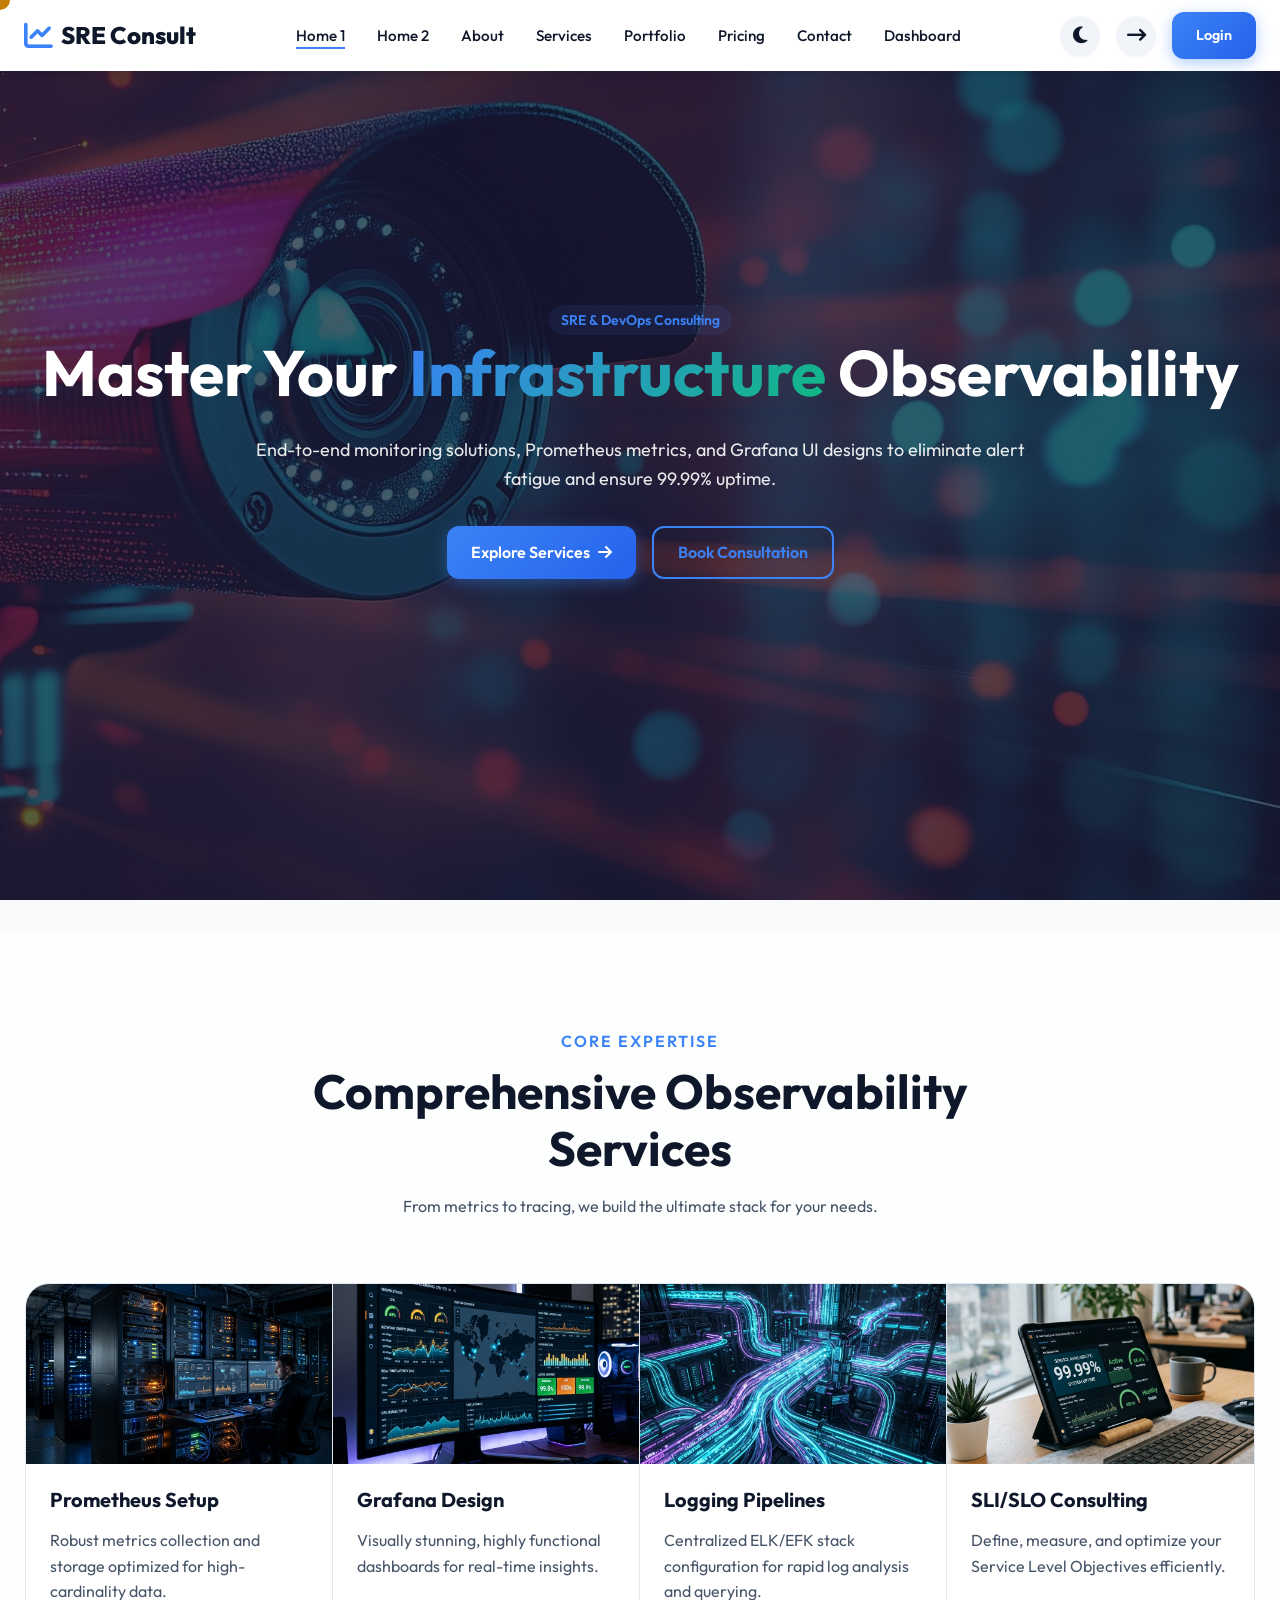
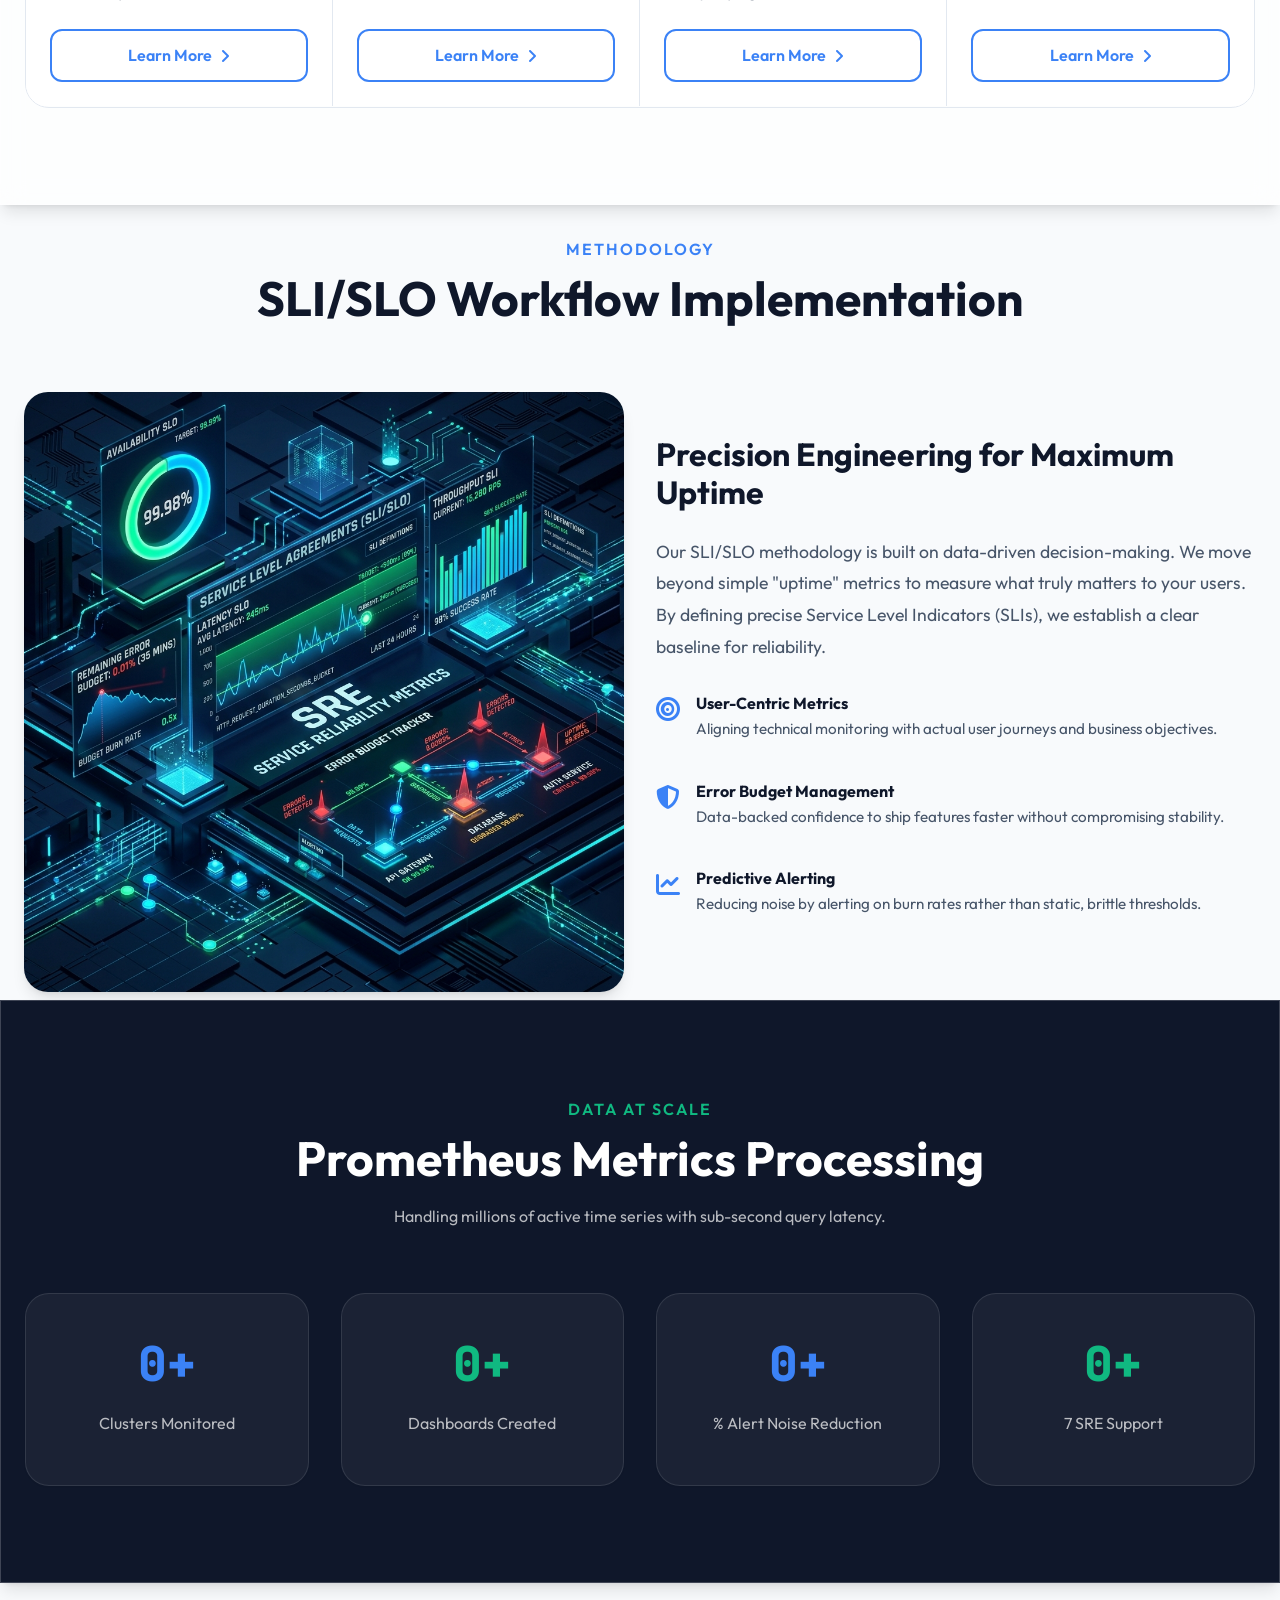
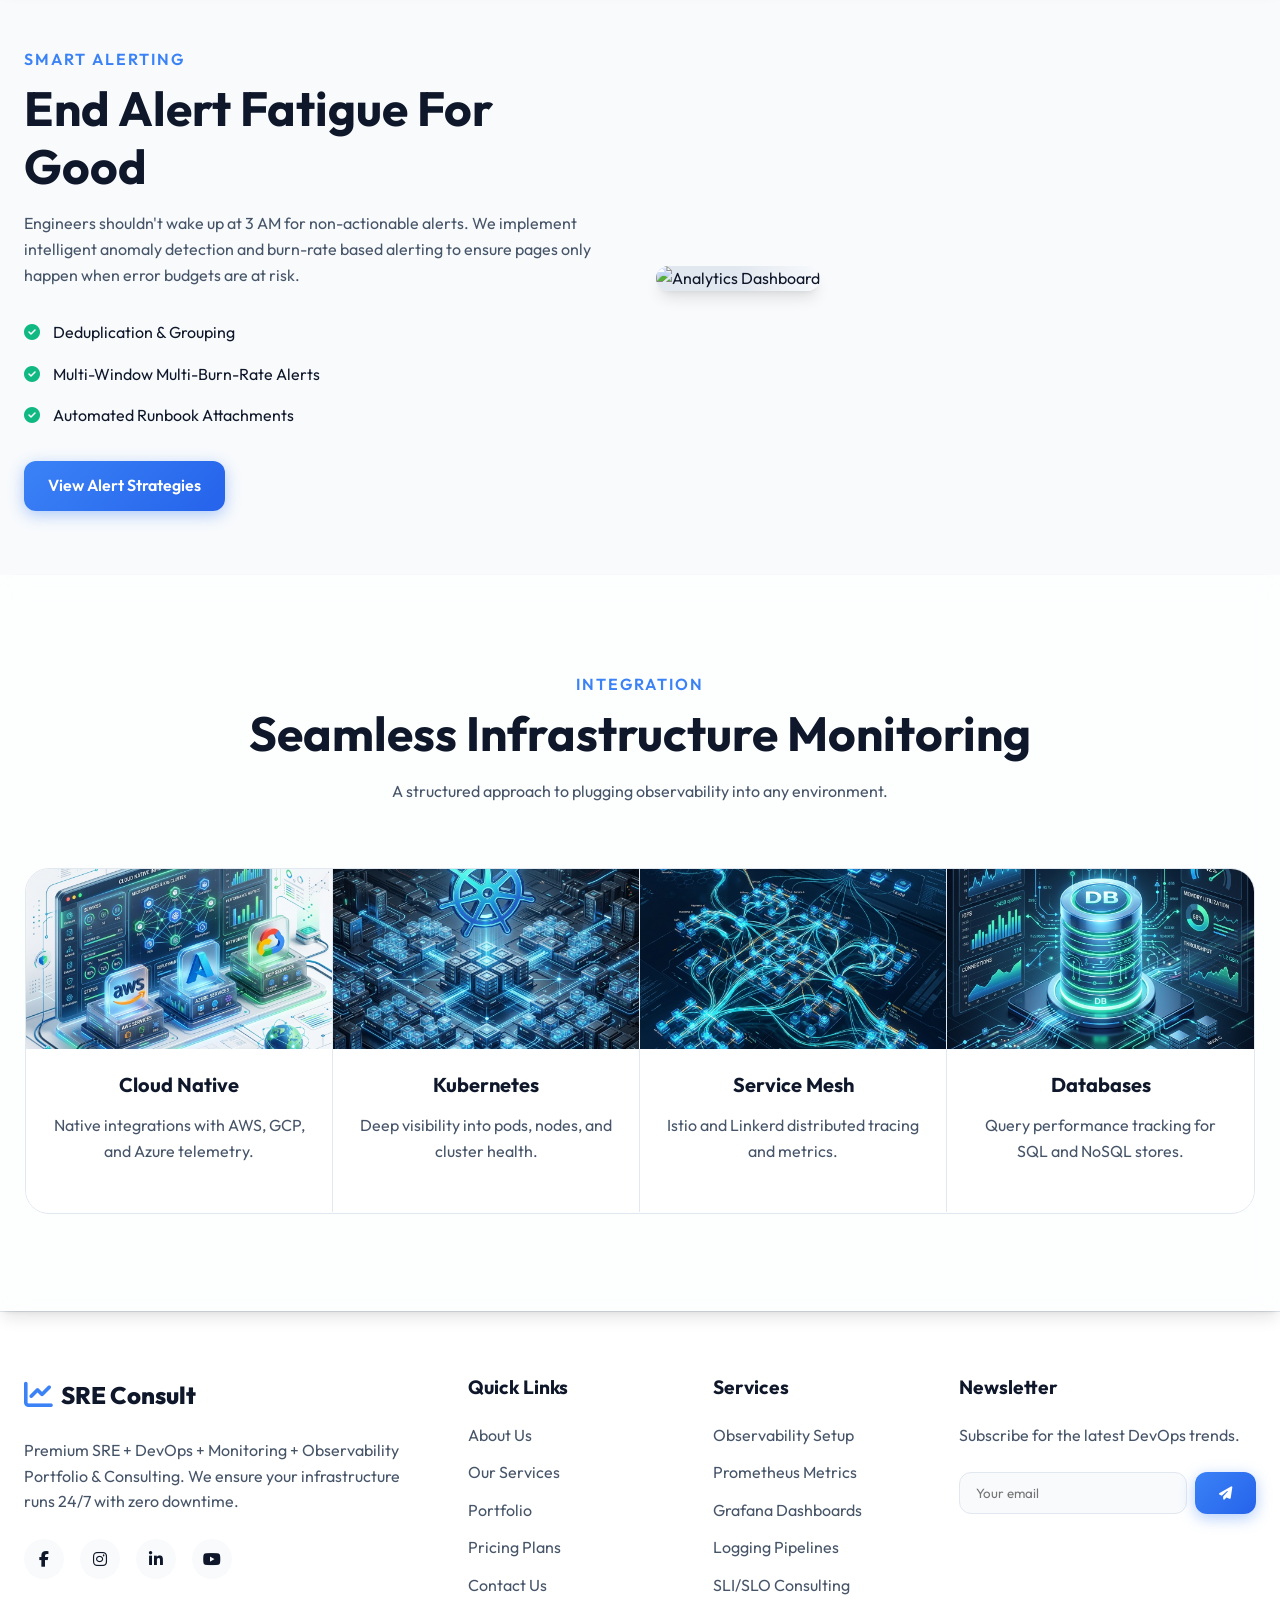
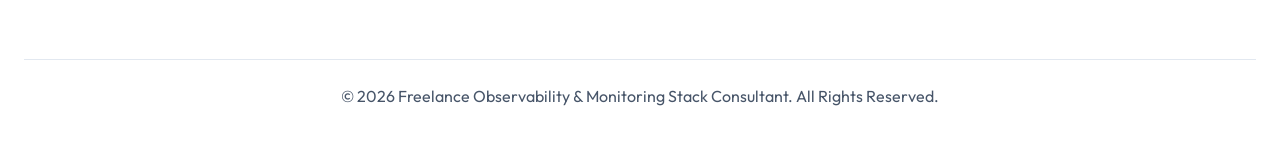
==== index.html @ edde8c72 "Initial commit: Freelance Observability & Monitoring Stack Consultant website" ====
<!DOCTYPE html>
<html lang="en" dir="ltr" data-theme="light">

<head>
  <meta charset="UTF-8">
  <meta name="viewport" content="width=device-width, initial-scale=1.0">
  <title>Home - Freelance Observability & Monitoring Stack Consultant</title>
  <meta name="description"
    content="Premium SRE, DevOps, and Monitoring Consulting. Optimize your infrastructure with cutting-edge observability solutions.">

  <!-- Fonts -->
  <link rel="stylesheet" href="https://cdnjs.cloudflare.com/ajax/libs/font-awesome/6.4.0/css/all.min.css">

  <!-- CSS -->
  <link rel="stylesheet" href="assets/css/style.css">
  <link rel="stylesheet" href="assets/css/dark-mode.css">
  <link rel="stylesheet" href="assets/css/rtl.css">
</head>

<body>

  <div class="scroll-progress" id="scrollProgress"></div>

  <!-- Navbar -->
  <nav class="navbar">
    <div class="container nav-container">
      <a href="index.html" class="brand">
        <i class="fas fa-chart-line"></i> SRE Consult
      </a>
      <ul class="nav-links" id="navLinks">
        <li><a href="index.html" class="active">Home 1</a></li>
        <li><a href="home-2.html">Home 2</a></li>
        <li><a href="about.html">About</a></li>
        <li><a href="services.html">Services</a></li>
        <li><a href="portfolio.html">Portfolio</a></li>
        <li><a href="pricing.html">Pricing</a></li>
        <li><a href="contact.html">Contact</a></li>
        <li><a href="dashboard.html">Dashboard</a></li>
      </ul>
      <div class="nav-actions">
        <button class="btn-icon" id="themeToggle" aria-label="Toggle Theme"><i class="fas fa-moon"></i></button>
        <button class="btn-icon" id="rtlToggle" aria-label="Toggle RTL"><i
            class="fas fa-arrow-right-arrow-left"></i></button>
        <a href="login.html" class="btn btn-primary nav-cta">Login</a>
        <button class="hamburger" id="hamburger" aria-label="Menu"><i class="fas fa-bars"></i></button>
      </div>
    </div>
  </nav>

  <!-- Hero Section -->
  <section class="hero reveal">
    <div class="hero-bg-particles"></div>
    <div class="container hero-content">
      <div class="hero-text">
        <span class="badge">SRE & DevOps Consulting</span>
        <h1>Master Your <span class="text-gradient">Infrastructure</span> Observability</h1>
        <p>End-to-end monitoring solutions, Prometheus metrics, and Grafana UI designs to eliminate alert fatigue and
          ensure 99.99% uptime.</p>
        <div class="hero-btns">
          <a href="services.html" class="btn btn-primary">Explore Services <i class="fas fa-arrow-right"></i></a>
          <a href="contact.html" class="btn btn-outline">Book Consultation</a>
        </div>
      </div>
    </div>
  </section>

  <!-- Services Grid (4 cards) -->
  <section class="reveal glass" style="margin: 2rem 0; border-radius: 0;">
    <div class="container">
      <div class="section-header">
        <span class="section-subtitle">Core Expertise</span>
        <h2>Comprehensive Observability Services</h2>
        <p>From metrics to tracing, we build the ultimate stack for your needs.</p>
      </div>
      <div class="grid-4 grid-flush">
        <!-- Card 1 -->
        <div class="card tilt-card service-card">
          <div class="card-image">
            <img src="assets/images/service-prometheus.png" alt="Prometheus Setup">
          </div>
          <div class="card-content">
            <h3 class="card-title">Prometheus Setup</h3>
            <p class="card-desc">Robust metrics collection and storage optimized for high-cardinality data.</p>
            <div class="card-action">
              <a href="services-details.html" class="btn btn-outline">Learn More <i class="fas fa-angle-right"></i></a>
            </div>
          </div>
        </div>
        <!-- Card 2 -->
        <div class="card tilt-card service-card">
          <div class="card-image">
            <img src="assets/images/service-grafana.png" alt="Grafana Design">
          </div>
          <div class="card-content">
            <h3 class="card-title">Grafana Design</h3>
            <p class="card-desc">Visually stunning, highly functional dashboards for real-time insights.</p>
            <div class="card-action">
              <a href="services-details.html" class="btn btn-outline">Learn More <i class="fas fa-angle-right"></i></a>
            </div>
          </div>
        </div>
        <!-- Card 3 -->
        <div class="card tilt-card service-card">
          <div class="card-image">
            <img src="assets/images/service-logging.png" alt="Logging Pipelines">
          </div>
          <div class="card-content">
            <h3 class="card-title">Logging Pipelines</h3>
            <p class="card-desc">Centralized ELK/EFK stack configuration for rapid log analysis and querying.</p>
            <div class="card-action">
              <a href="services-details.html" class="btn btn-outline">Learn More <i class="fas fa-angle-right"></i></a>
            </div>
          </div>
        </div>
        <!-- Card 4 -->
        <div class="card tilt-card service-card">
          <div class="card-image">
            <img src="assets/images/service-slo.png" alt="SLI/SLO Consulting">
          </div>
          <div class="card-content">
            <h3 class="card-title">SLI/SLO Consulting</h3>
            <p class="card-desc">Define, measure, and optimize your Service Level Objectives efficiently.</p>
            <div class="card-action">
              <a href="services-details.html" class="btn btn-outline">Learn More <i class="fas fa-angle-right"></i></a>
            </div>
          </div>
        </div>
      </div>
    </div>
  </section>

  <!-- SLI/SLO Workflow Timeline -->
  <section class="reveal container">
    <div class="section-header">
      <span class="section-subtitle">Methodology</span>
      <h2>SLI/SLO Workflow Implementation</h2>
    </div>
    <div class="grid-2" style="align-items: center;">
      <div class="hero-image">
        <img src="assets/images/workflow-slo.png" alt="SLI/SLO Data Visualization" class="skeleton"
          style="width: 100%; border-radius: var(--radius-lg); box-shadow: var(--shadow-lg);">
      </div>
      <div>
        <h3 style="margin-bottom: 1.5rem;">Precision Engineering for Maximum Uptime</h3>
        <p style="margin-bottom: 2rem; font-size: 1.1rem; line-height: 1.8; color: var(--text-light);">
          Our SLI/SLO methodology is built on data-driven decision-making. We move beyond simple "uptime" metrics to
          measure what truly matters to your users. By defining precise Service Level Indicators (SLIs), we establish a
          clear baseline for reliability.
        </p>
        <div class="workflow-highlights">
          <div style="margin-bottom: 1.5rem; display: flex; gap: 1rem; align-items: flex-start;">
            <i class="fas fa-bullseye"
              style="color: var(--secondary-color); font-size: 1.5rem; margin-top: 0.2rem;"></i>
            <div>
              <h4 style="margin-bottom: 0.25rem;">User-Centric Metrics</h4>
              <p style="font-size: 0.95rem; color: var(--text-light);">Aligning technical monitoring with actual user
                journeys and business objectives.</p>
            </div>
          </div>
          <div style="margin-bottom: 1.5rem; display: flex; gap: 1rem; align-items: flex-start;">
            <i class="fas fa-shield-alt"
              style="color: var(--secondary-color); font-size: 1.5rem; margin-top: 0.2rem;"></i>
            <div>
              <h4 style="margin-bottom: 0.25rem;">Error Budget Management</h4>
              <p style="font-size: 0.95rem; color: var(--text-light);">Data-backed confidence to ship features faster
                without compromising stability.</p>
            </div>
          </div>
          <div style="margin-bottom: 1.5rem; display: flex; gap: 1rem; align-items: flex-start;">
            <i class="fas fa-chart-line"
              style="color: var(--secondary-color); font-size: 1.5rem; margin-top: 0.2rem;"></i>
            <div>
              <h4 style="margin-bottom: 0.25rem;">Predictive Alerting</h4>
              <p style="font-size: 0.95rem; color: var(--text-light);">Reducing noise by alerting on burn rates rather
                than static, brittle thresholds.</p>
            </div>
          </div>
        </div>
      </div>
    </div>
  </section>

  <!-- Prometheus Metrics Showcase -->
  <section class="reveal glass" style="background: var(--primary-color); color: #fff;">
    <div class="container text-center">
      <div class="section-header" style="color: #fff;">
        <span class="section-subtitle" style="color: var(--accent-color);">Data At Scale</span>
        <h2 style="color: #fff;">Prometheus Metrics Processing</h2>
        <p style="color: rgba(255,255,255,0.7);">Handling millions of active time series with sub-second query latency.
        </p>
      </div>
      <div class="grid-4" style="margin-top: 3rem;">
        <div class="counter-box" style="background: rgba(255,255,255,0.05); border-color: rgba(255,255,255,0.1);">
          <div class="counter-num" data-target="500">0+</div>
          <p style="color: rgba(255,255,255,0.7);">Clusters Monitored</p>
        </div>
        <div class="counter-box" style="background: rgba(255,255,255,0.05); border-color: rgba(255,255,255,0.1);">
          <div class="counter-num" data-target="10000" style="color: var(--accent-color);">0+</div>
          <p style="color: rgba(255,255,255,0.7);">Dashboards Created</p>
        </div>
        <div class="counter-box" style="background: rgba(255,255,255,0.05); border-color: rgba(255,255,255,0.1);">
          <div class="counter-num" data-target="99">0+</div>
          <p style="color: rgba(255,255,255,0.7);">% Alert Noise Reduction</p>
        </div>
        <div class="counter-box" style="background: rgba(255,255,255,0.05); border-color: rgba(255,255,255,0.1);">
          <div class="counter-num" data-target="24" style="color: var(--accent-color);">0+</div>
          <p style="color: rgba(255,255,255,0.7);">7 SRE Support</p>
        </div>
      </div>
    </div>
  </section>

  <!-- Alert Fatigue Reduction Stats -->
  <section class="reveal container" style="margin: 4rem auto;">
    <div class="grid-2" style="align-items: center;">
      <div>
        <span class="section-subtitle">Smart Alerting</span>
        <h2>End Alert Fatigue For Good</h2>
        <p>Engineers shouldn't wake up at 3 AM for non-actionable alerts. We implement intelligent anomaly detection and
          burn-rate based alerting to ensure pages only happen when error budgets are at risk.</p>
        <ul style="list-style: none; margin-top: 2rem;">
          <li style="margin-bottom: 1rem;"><i class="fas fa-check-circle"
              style="color: var(--accent-color); margin-right: 10px;"></i> Deduplication & Grouping</li>
          <li style="margin-bottom: 1rem;"><i class="fas fa-check-circle"
              style="color: var(--accent-color); margin-right: 10px;"></i> Multi-Window Multi-Burn-Rate Alerts</li>
          <li style="margin-bottom: 1rem;"><i class="fas fa-check-circle"
              style="color: var(--accent-color); margin-right: 10px;"></i> Automated Runbook Attachments</li>
        </ul>
        <a href="services.html" class="btn btn-primary" style="margin-top: 1rem;">View Alert Strategies</a>
      </div>
      <div class="hero-image">
        <img src="https://images.unsplash.com/photo-1504868584819-f8e8b4b6d7e3?auto=format&fit=crop&q=80&w=800"
          alt="Analytics Dashboard" class="skeleton"
          style="width: 100%; border-radius: var(--radius-lg); box-shadow: var(--shadow-lg);">
      </div>
    </div>
  </section>

  <!-- Infrastructure Monitoring Process -->
  <section class="reveal glass" style="margin-bottom: 0;">
    <div class="container">
      <div class="section-header">
        <span class="section-subtitle">Integration</span>
        <h2>Seamless Infrastructure Monitoring</h2>
        <p>A structured approach to plugging observability into any environment.</p>
      </div>
      <div class="grid-4 grid-flush">
        <!-- Cloud Native -->
        <div class="card tilt-card service-card">
          <div class="card-image">
            <img src="assets/images/integ-cloud.png" alt="Cloud Native">
          </div>
          <div class="card-content" style="text-align: center;">
            <h3 class="card-title">Cloud Native</h3>
            <p class="card-desc">Native integrations with AWS, GCP, and Azure telemetry.</p>
          </div>
        </div>
        <!-- Kubernetes -->
        <div class="card tilt-card service-card">
          <div class="card-image">
            <img src="assets/images/integ-k8s.png" alt="Kubernetes">
          </div>
          <div class="card-content" style="text-align: center;">
            <h3 class="card-title">Kubernetes</h3>
            <p class="card-desc">Deep visibility into pods, nodes, and cluster health.</p>
          </div>
        </div>
        <!-- Service Mesh -->
        <div class="card tilt-card service-card">
          <div class="card-image">
            <img src="assets/images/integ-mesh.png" alt="Service Mesh">
          </div>
          <div class="card-content" style="text-align: center;">
            <h3 class="card-title">Service Mesh</h3>
            <p class="card-desc">Istio and Linkerd distributed tracing and metrics.</p>
          </div>
        </div>
        <!-- Databases -->
        <div class="card tilt-card service-card">
          <div class="card-image">
            <img src="assets/images/integ-db.png" alt="Databases">
          </div>
          <div class="card-content" style="text-align: center;">
            <h3 class="card-title">Databases</h3>
            <p class="card-desc">Query performance tracking for SQL and NoSQL stores.</p>
          </div>
        </div>
      </div>
    </div>
  </section>

  <!-- Footer -->
  <footer>
    <div class="container">
      <div class="footer-grid">
        <div class="footer-col">
          <a href="index.html" class="brand" style="margin-bottom: 1.5rem; display: inline-flex;">
            <i class="fas fa-chart-line"></i> SRE Consult
          </a>
          <p>Premium SRE + DevOps + Monitoring + Observability Portfolio & Consulting. We ensure your infrastructure
            runs 24/7 with zero downtime.</p>
          <div class="social-links">
            <a href="#"><i class="fab fa-facebook-f"></i></a>
            <a href="#"><i class="fab fa-instagram"></i></a>
            <a href="#"><i class="fab fa-linkedin-in"></i></a>
            <a href="#"><i class="fab fa-youtube"></i></a>
          </div>
        </div>
        <div class="footer-col">
          <h4>Quick Links</h4>
          <ul class="footer-links">
            <li><a href="about.html">About Us</a></li>
            <li><a href="services.html">Our Services</a></li>
            <li><a href="portfolio.html">Portfolio</a></li>
            <li><a href="pricing.html">Pricing Plans</a></li>
            <li><a href="contact.html">Contact Us</a></li>
          </ul>
        </div>
        <div class="footer-col">
          <h4>Services</h4>
          <ul class="footer-links">
            <li><a href="services-details.html">Observability Setup</a></li>
            <li><a href="services-details.html">Prometheus Metrics</a></li>
            <li><a href="services-details.html">Grafana Dashboards</a></li>
            <li><a href="services-details.html">Logging Pipelines</a></li>
            <li><a href="services-details.html">SLI/SLO Consulting</a></li>
          </ul>
        </div>
        <div class="footer-col">
          <h4>Newsletter</h4>
          <p>Subscribe for the latest DevOps trends.</p>
          <form class="newsletter-form" style="display: flex; gap: 0.5rem;" onsubmit="event.preventDefault()">
            <input type="email" placeholder="Your email" class="form-control" style="flex: 1;" required>
            <button type="submit" class="btn btn-primary"><i class="fas fa-paper-plane"></i></button>
          </form>
        </div>
      </div>
      <div class="footer-bottom">
        <p>&copy; 2026 Freelance Observability & Monitoring Stack Consultant. All Rights Reserved.</p>
      </div>
    </div>
  </footer>
  <a href="#" class="back-to-top" id="backToTop"><i class="fas fa-arrow-up"></i></a>

  <!-- JS -->
  <script src="assets/js/main.js"></script>
</body>

</html>
---- assets/css/style.css ----
@import url('https://fonts.googleapis.com/css2?family=Outfit:wght@300;400;500;600;700;800&family=JetBrains+Mono:wght@400;700&display=swap');

:root {
  --primary-color: #0f172a;
  --secondary-color: #3b82f6;
  --accent-color: #10b981;
  --bg-color: #f8fafc;
  --text-color: #0f172a;
  --text-light: #475569;
  --card-bg: #ffffff;
  --border-color: #e2e8f0;
  --font-main: 'Outfit', sans-serif;
  --font-mono: 'JetBrains Mono', monospace;
  --shadow-sm: 0 1px 2px 0 rgb(0 0 0 / 0.05);
  --shadow-md: 0 4px 6px -1px rgb(0 0 0 / 0.1), 0 2px 4px -2px rgb(0 0 0 / 0.1);
  --shadow-lg: 0 10px 15px -3px rgb(0 0 0 / 0.1), 0 4px 6px -4px rgb(0 0 0 / 0.1);
  --shadow-glow: 0 0 20px rgba(59, 130, 246, 0.5);
  --glass-bg: rgba(255, 255, 255, 0.7);
  --glass-border: rgba(255, 255, 255, 0.2);
  --transition: all 0.3s cubic-bezier(0.4, 0, 0.2, 1);
  --radius-md: 12px;
  --radius-lg: 24px;
}

* {
  margin: 0;
  padding: 0;
  box-sizing: border-box;
}

html {
  scroll-behavior: smooth;
  font-size: 16px;
}

body {
  font-family: var(--font-main);
  background-color: var(--bg-color);
  color: var(--text-color);
  line-height: 1.6;
  overflow-x: hidden;
  position: relative;
}

/* Custom Cursor */
.custom-cursor {
  position: fixed;
  top: 0;
  left: 0;
  width: 20px;
  height: 20px;
  border-radius: 50%;
  background-color: var(--secondary-color);
  pointer-events: none;
  z-index: 9999;
  transform: translate(-50%, -50%);
  transition: width 0.2s, height 0.2s, background-color 0.2s;
  mix-blend-mode: difference;
}

.custom-cursor.hover {
  width: 50px;
  height: 50px;
  background-color: var(--accent-color);
  opacity: 0.5;
}

/* Typography */
h1, h2, h3, h4, h5, h6 {
  font-weight: 700;
  line-height: 1.2;
  margin-bottom: 1rem;
}

h1 { font-size: clamp(2.5rem, 5vw, 4rem); }
h2 { font-size: clamp(2rem, 4vw, 3rem); }
h3 { font-size: clamp(1.5rem, 3vw, 2rem); }
p { margin-bottom: 1rem; color: var(--text-light); }

.text-gradient {
  background: linear-gradient(135deg, var(--secondary-color), var(--accent-color));
  -webkit-background-clip: text;
  -webkit-text-fill-color: transparent;
  background-clip: text;
  display: inline-block;
}

/* Layout & Containers */
.container {
  width: 100%;
  max-width: 1280px;
  margin: 0 auto;
  padding: 0 1.5rem;
}

section {
  padding: 6rem 0;
  position: relative;
}

/* Glassmorphism */
.glass {
  background: var(--glass-bg);
  backdrop-filter: blur(12px);
  -webkit-backdrop-filter: blur(12px);
  border: 1px solid var(--glass-border);
  box-shadow: var(--shadow-lg);
}

/* Navbar */
.navbar {
  position: fixed;
  top: 0;
  left: 0;
  width: 100%;
  z-index: 1000;
  transition: var(--transition);
  padding: 0.75rem 0;
  background: #ffffff;
  box-shadow: 0 2px 10px rgba(0, 0, 0, 0.1);
}

.navbar.scrolled {
  background: #ffffff;
  padding: 0.5rem 0;
  border-bottom: 1px solid #eeeeee;
}

.nav-container {
  display: flex;
  justify-content: space-between;
  align-items: center;
}

.brand {
  font-size: 1.5rem;
  font-weight: 800;
  color: #0f172a;
  text-decoration: none;
  display: flex;
  align-items: center;
  gap: 0.5rem;
}

.brand i {
  color: var(--secondary-color);
  font-size: 1.8rem;
}

.nav-links {
  display: flex;
  gap: 2rem;
  list-style: none;
  align-items: center;
}

.nav-links a {
  text-decoration: none;
  color: #0f172a;
  font-weight: 500;
  font-size: 0.95rem;
  transition: var(--transition);
  position: relative;
}

.nav-links a::after {
  content: '';
  position: absolute;
  bottom: -4px;
  left: 0;
  width: 0;
  height: 2px;
  background: var(--secondary-color);
  transition: var(--transition);
}

.nav-links a:hover::after, .nav-links a.active::after {
  width: 100%;
}

.nav-links a:hover {
  color: var(--secondary-color);
}

.hamburger {
  display: none;
  cursor: pointer;
  background: none;
  border: none;
  font-size: 1.5rem;
  color: #0f172a;
}

.nav-actions {
  display: flex;
  align-items: center;
  gap: 1rem;
}

.nav-cta {
  padding: 0.5rem 1.25rem;
  font-size: 0.9rem;
  border-radius: 999px;
  background: linear-gradient(135deg, var(--secondary-color), #2563eb);
  color: #fff !important;
  box-shadow: 0 4px 12px rgba(59, 130, 246, 0.3);
}

.nav-cta:hover {
  transform: translateY(-2px);
  box-shadow: 0 6px 15px rgba(59, 130, 246, 0.5);
  background: linear-gradient(135deg, #2563eb, var(--secondary-color));
}

.btn-icon {
  color: var(--text-color);
  background: var(--card-bg);
  border: none;
  font-size: 1.2rem;
  transition: var(--transition);
  display: flex;
  align-items: center;
  justify-content: center;
  width: 40px;
  height: 40px;
  border-radius: 50%;
  box-shadow: var(--shadow-sm);
}

.navbar .btn-icon {
  color: #0f172a;
  background: #f1f5f9;
}

.btn-icon:hover {
  color: var(--secondary-color);
  transform: translateY(-2px);
  box-shadow: var(--shadow-md);
}

/* Buttons */
.btn {
  display: inline-flex;
  align-items: center;
  justify-content: center;
  padding: 0.75rem 1.5rem;
  border-radius: var(--radius-md);
  font-weight: 600;
  text-decoration: none;
  transition: var(--transition);
  cursor: pointer;
  border: none;
  gap: 0.5rem;
}

.btn-primary {
  background: linear-gradient(135deg, var(--secondary-color), #2563eb);
  color: #ffffff;
  box-shadow: 0 4px 15px rgba(59, 130, 246, 0.4);
}

.btn-primary:hover {
  transform: translateY(-2px);
  box-shadow: 0 6px 20px rgba(59, 130, 246, 0.6);
}

.btn-outline {
  background: transparent;
  border: 2px solid var(--secondary-color);
  color: var(--secondary-color);
}

.btn-outline:hover {
  background: var(--secondary-color);
  color: #fff;
}

/* Hero Section */
.hero {
  min-height: 100vh;
  display: flex;
  align-items: center;
  padding-top: 80px;
  overflow: hidden;
  position: relative;
  background-image: linear-gradient(rgba(15, 23, 42, 0.7), rgba(15, 23, 42, 0.7)), url('../images/home1-hero.png');
  background-size: cover;
  background-position: center;
  background-repeat: no-repeat;
  color: #ffffff;
}

.hero-text h1 {
  color: #ffffff;
}

.hero-text p {
  color: rgba(255, 255, 255, 0.9);
}

[data-theme="dark"] .hero {
  background-image: linear-gradient(rgba(2, 6, 23, 0.8), rgba(2, 6, 23, 0.8)), url('../images/home1-hero.png');
}

.hero-bg-particles {
  position: absolute;
  top: 0;
  left: 0;
  width: 100%;
  height: 100%;
  z-index: -1;
  opacity: 0.5;
}

.hero-content {
  display: flex;
  align-items: center;
  justify-content: center;
  width: 100%;
  text-align: center;
}

.hero-text h1 {
  margin-bottom: 1.5rem;
}

.hero-text p {
  font-size: 1.125rem;
  margin-bottom: 2rem;
  max-width: 800px;
  margin-left: auto;
  margin-right: auto;
}

.hero-btns {
  display: flex;
  gap: 1rem;
  justify-content: center;
}

.hero-image {
  position: relative;
  perspective: 1000px;
}

.hero-img-inner {
  transform-style: preserve-3d;
  animation: float 6s ease-in-out infinite;
}

.hero-img-inner img {
  width: 100%;
  border-radius: var(--radius-lg);
  box-shadow: var(--shadow-glow);
  object-fit: cover;
}

@keyframes float {
  0% { transform: translateY(0px) rotateX(0deg) rotateY(0deg); }
  50% { transform: translateY(-20px) rotateX(5deg) rotateY(-5deg); }
  100% { transform: translateY(0px) rotateX(0deg) rotateY(0deg); }
}

/* Cards & Grids */
.grid-4 {
  display: grid;
  grid-template-columns: repeat(4, 1fr);
  gap: 2rem;
}

.grid-flush {
  gap: 0 !important;
  border-radius: var(--radius-lg);
  overflow: hidden;
  border: 1px solid var(--border-color);
}

.grid-flush .card {
  border-radius: 0;
  border: none;
  border-right: 1px solid var(--border-color);
}

.grid-flush .card:last-child {
  border-right: none;
}

@media (max-width: 1024px) {
  .grid-flush { grid-template-columns: repeat(2, 1fr); }
  .grid-flush .card:nth-child(2n) { border-right: none; }
  .grid-flush .card:nth-child(1), .grid-flush .card:nth-child(2) { border-bottom: 1px solid var(--border-color); }
}

@media (max-width: 768px) {
  .grid-flush { grid-template-columns: 1fr; }
  .grid-flush .card { border-right: none; border-bottom: 1px solid var(--border-color); }
  .grid-flush .card:last-child { border-bottom: none; }
}

.grid-2 {
  display: grid;
  grid-template-columns: repeat(2, 1fr);
  gap: 2rem;
}

.card {
  background: var(--card-bg);
  border-radius: var(--radius-lg);
  padding: 2rem;
  border: 1px solid var(--border-color);
  transition: var(--transition);
  position: relative;
  overflow: hidden;
  display: flex;
  flex-direction: column;
  height: 100%;
}

/* 3D Tilt Effect applied via JS */
.tilt-card {
  transform-style: preserve-3d;
  transform: perspective(1000px);
}

.card-icon {
  width: 60px;
  height: 60px;
  border-radius: var(--radius-md);
  background: rgba(59, 130, 246, 0.1);
  color: var(--secondary-color);
  display: flex;
  align-items: center;
  justify-content: center;
  font-size: 2rem;
  margin-bottom: 1.5rem;
  transition: var(--transition);
  transform: translateZ(30px);
}

.service-card {
  padding: 0 !important;
}

.card-image {
  height: 180px;
  width: 100%;
  overflow: hidden;
}

.card-image img {
  width: 100%;
  height: 100%;
  object-fit: cover;
  transition: transform 0.5s ease;
}

.card:hover .card-image img {
  transform: scale(1.1);
}

.card-content {
  padding: 1.5rem;
  flex: 1;
  display: flex;
  flex-direction: column;
}

.card:hover {
  transform: translateY(-10px);
  box-shadow: var(--shadow-lg);
  border-color: var(--secondary-color);
}

.card:hover .card-icon {
  background: var(--secondary-color);
  color: #fff;
}

.card-title {
  font-size: 1.25rem;
  margin-bottom: 1rem;
  transform: translateZ(20px);
}

.card-desc {
  color: var(--text-light);
  margin-bottom: 1.5rem;
  flex-grow: 1;
  transform: translateZ(10px);
}

.card-action {
  margin-top: auto;
}

.card-action .btn {
  width: 100%;
}

.card-img-top {
  width: 100%;
  height: 200px;
  object-fit: cover;
  border-radius: var(--radius-md);
  margin-bottom: 1.5rem;
}

/* Section Titles */
.section-header {
  text-align: center;
  margin-bottom: 4rem;
  max-width: 800px;
  margin-left: auto;
  margin-right: auto;
}

.section-subtitle {
  color: var(--secondary-color);
  font-weight: 600;
  letter-spacing: 2px;
  text-transform: uppercase;
  margin-bottom: 0.5rem;
  display: block;
}

/* Badges */
.badge {
  display: inline-block;
  padding: 0.25rem 0.75rem;
  border-radius: 999px;
  font-size: 0.875rem;
  font-weight: 600;
  background: rgba(59, 130, 246, 0.1);
  color: var(--secondary-color);
}

/* Footer */
footer {
  background: var(--card-bg);
  border-top: 1px solid var(--border-color);
  padding: 4rem 0 0 0;
}

.footer-grid {
  display: grid;
  grid-template-columns: 2fr 1fr 1fr 1.5fr;
  gap: 3rem;
  margin-bottom: 3rem;
}

.footer-col h4 {
  margin-bottom: 1.5rem;
  font-size: 1.2rem;
}

.footer-col p {
  color: var(--text-light);
  margin-bottom: 1.5rem;
}

.footer-links {
  list-style: none;
}

.footer-links li {
  margin-bottom: 0.75rem;
}

.footer-links a {
  color: var(--text-light);
  text-decoration: none;
  transition: var(--transition);
}

.footer-links a:hover {
  color: var(--secondary-color);
  padding-left: 5px;
}

.social-links {
  display: flex;
  gap: 1rem;
  flex-wrap: wrap;
}

.social-links a {
  display: flex;
  align-items: center;
  justify-content: center;
  width: 40px;
  height: 40px;
  border-radius: 50%;
  background: var(--bg-color);
  color: var(--text-color);
  text-decoration: none;
  transition: var(--transition);
}

.social-links a:hover {
  background: var(--secondary-color);
  color: #fff;
  transform: translateY(-3px);
}

.footer-bottom {
  text-align: center;
  padding: 1.5rem 0;
  border-top: 1px solid var(--border-color);
  color: var(--text-light);
}

/* Back to Top */
.back-to-top {
  position: fixed;
  bottom: 30px;
  right: 30px;
  width: 50px;
  height: 50px;
  border-radius: 50%;
  background: var(--secondary-color);
  color: #fff;
  display: flex;
  align-items: center;
  justify-content: center;
  font-size: 1.5rem;
  text-decoration: none;
  opacity: 0;
  visibility: hidden;
  transition: var(--transition);
  z-index: 999;
  box-shadow: var(--shadow-md);
}

.back-to-top.active {
  opacity: 1;
  visibility: visible;
}

.back-to-top:hover {
  transform: translateY(-5px);
  box-shadow: var(--shadow-lg);
  background: var(--accent-color);
}

/* Animations */
.reveal {
  opacity: 0;
  transform: translateY(30px);
  transition: all 0.8s ease-out;
}

.reveal.active {
  opacity: 1;
  transform: translateY(0);
}

/* Scroll Progress */
.scroll-progress {
  position: fixed;
  top: 0;
  left: 0;
  height: 3px;
  background: linear-gradient(to right, var(--secondary-color), var(--accent-color));
  z-index: 1001;
  width: 0%;
  transition: width 0.1s;
}

/* Responsive */
@media (max-width: 1024px) {
  .grid-4 { grid-template-columns: repeat(2, 1fr); }
  .hero-content { grid-template-columns: 1fr; text-align: center; }
  .hero-text { order: 2; }
  .hero-image { order: 1; margin-bottom: 3rem; }
  .hero-btns { justify-content: center; }
  .footer-grid { grid-template-columns: repeat(2, 1fr); }
}

@media (max-width: 768px) {
  .nav-links {
    position: fixed;
    top: 70px;
    left: -100%;
    width: 100%;
    height: calc(100vh - 70px);
    background: var(--card-bg);
    flex-direction: column;
    padding: 2rem;
    transition: var(--transition);
    align-items: flex-start;
  }
  .nav-links.active { left: 0; }
  .hamburger { display: block; }
  .grid-4, .grid-2 { grid-template-columns: 1fr; }
  .footer-grid { grid-template-columns: 1fr; }
  h1 { font-size: 2.5rem; }
}

/* Skeleton Loading */
.skeleton {
  background: linear-gradient(90deg, var(--border-color) 25%, var(--bg-color) 50%, var(--border-color) 75%);
  background-size: 200% 100%;
  animation: loading 1.5s infinite;
  border-radius: var(--radius-md);
}

@keyframes loading {
  0% { background-position: 200% 0; }
  100% { background-position: -200% 0; }
}

/* Home 2 specific */
.hero-fullscreen {
  height: 100vh;
  display: flex;
  align-items: center;
  justify-content: center;
  text-align: center;
  position: relative;
  background: radial-gradient(circle at center, var(--card-bg) 0%, var(--bg-color) 100%);
}

.orbit-container {
  position: absolute;
  width: 100%;
  height: 100%;
  overflow: hidden;
  z-index: 0;
}

.hero-fullscreen .hero-content {
  z-index: 1;
  max-width: 800px;
  grid-template-columns: 1fr;
}

/* Portfolio Filters */
.portfolio-filters {
  display: flex;
  justify-content: center;
  gap: 1rem;
  flex-wrap: wrap;
  margin-bottom: 3rem;
}

.filter-btn {
  padding: 0.5rem 1.5rem;
  border-radius: 999px;
  border: 1px solid var(--border-color);
  background: var(--card-bg);
  color: var(--text-color);
  cursor: pointer;
  transition: var(--transition);
  font-weight: 500;
}

.filter-btn.active, .filter-btn:hover {
  background: var(--secondary-color);
  color: #fff;
  border-color: var(--secondary-color);
}

/* Stats Counter */
.counter-box {
  text-align: center;
  padding: 2rem;
  border-radius: var(--radius-lg);
  background: var(--card-bg);
  box-shadow: var(--shadow-sm);
  border: 1px solid var(--border-color);
}

.counter-num {
  font-size: 3rem;
  font-weight: 800;
  color: var(--secondary-color);
  margin-bottom: 0.5rem;
  font-family: var(--font-mono);
}

/* FAQ Accordion */
.accordion-item {
  border: 1px solid var(--border-color);
  border-radius: var(--radius-md);
  margin-bottom: 1rem;
  background: var(--card-bg);
  overflow: hidden;
}

.accordion-header {
  padding: 1.5rem;
  cursor: pointer;
  display: flex;
  justify-content: space-between;
  align-items: center;
  font-weight: 600;
  font-size: 1.1rem;
}

.accordion-content {
  padding: 0 1.5rem;
  max-height: 0;
  overflow: hidden;
  transition: max-height 0.3s ease-out;
}

.accordion-item.active .accordion-content {
  padding: 0 1.5rem 1.5rem;
}

.accordion-item.active .accordion-icon {
  transform: rotate(180deg);
}

/* Auth Pages (Login/Register) */
.auth-page {
  min-height: 100vh;
  display: flex;
  align-items: center;
  justify-content: center;
  background: var(--bg-color);
  position: relative;
  overflow: hidden;
}

.auth-card {
  width: 100%;
  max-width: 450px;
  padding: 3rem;
  border-radius: var(--radius-lg);
  z-index: 1;
}

.form-group {
  margin-bottom: 1.5rem;
}

.form-label {
  display: block;
  margin-bottom: 0.5rem;
  font-weight: 500;
}

.form-control {
  width: 100%;
  padding: 0.75rem 1rem;
  border: 1px solid var(--border-color);
  border-radius: var(--radius-md);
  background: var(--bg-color);
  color: var(--text-color);
  font-family: var(--font-main);
  transition: var(--transition);
}

.form-control:focus {
  outline: none;
  border-color: var(--secondary-color);
  box-shadow: 0 0 0 3px rgba(59, 130, 246, 0.1);
}

/* Pricing */
.pricing-card {
  text-align: center;
  position: relative;
}

.pricing-card.popular {
  border-color: var(--secondary-color);
  transform: scale(1.05);
  z-index: 1;
}

.pricing-card.popular:hover {
  transform: scale(1.05) translateY(-10px);
}

.popular-badge {
  position: absolute;
  top: 0;
  left: 50%;
  transform: translate(-50%, -50%);
  background: var(--secondary-color);
  color: #fff;
  padding: 0.25rem 1rem;
  border-radius: 999px;
  font-size: 0.875rem;
  font-weight: 600;
}

.price {
  font-size: 3rem;
  font-weight: 800;
  margin: 1.5rem 0;
}

.price span {
  font-size: 1rem;
  color: var(--text-light);
  font-weight: 400;
}

.pricing-features {
  list-style: none;
  margin-bottom: 2rem;
  text-align: left;
}

.pricing-features li {
  margin-bottom: 1rem;
  display: flex;
  align-items: center;
  gap: 0.5rem;
}

.pricing-features i {
  color: var(--accent-color);
}
---- assets/css/dark-mode.css ----
/* Dark Mode Variables Override */
[data-theme="dark"] {
  --primary-color: #f8fafc;
  --secondary-color: #3b82f6; /* Keep secondary color vibrant */
  --accent-color: #10b981;
  --bg-color: #0f172a;
  --text-color: #f8fafc;
  --text-light: #94a3b8;
  --card-bg: #1e293b;
  --border-color: #334155;
  --shadow-sm: 0 1px 2px 0 rgb(0 0 0 / 0.5);
  --shadow-md: 0 4px 6px -1px rgb(0 0 0 / 0.5), 0 2px 4px -2px rgb(0 0 0 / 0.5);
  --shadow-lg: 0 10px 15px -3px rgb(0 0 0 / 0.5), 0 4px 6px -4px rgb(0 0 0 / 0.5);
  --glass-bg: rgba(15, 23, 42, 0.7);
  --glass-border: rgba(255, 255, 255, 0.1);
}

[data-theme="dark"] .glass {
  background: var(--glass-bg);
  border: 1px solid var(--glass-border);
}

[data-theme="dark"] .navbar {
  background: var(--bg-color);
  box-shadow: 0 2px 10px rgba(0, 0, 0, 0.3);
}

[data-theme="dark"] .navbar.scrolled {
  background: rgba(30, 41, 59, 0.9);
}

[data-theme="dark"] .navbar .brand,
[data-theme="dark"] .navbar .nav-links a,
[data-theme="dark"] .navbar .btn-icon,
[data-theme="dark"] .navbar .hamburger {
  color: #f8fafc;
}

[data-theme="dark"] .navbar .btn-icon {
  background: rgba(255, 255, 255, 0.1);
}

[data-theme="dark"] .btn-outline {
  color: #fff;
  border-color: var(--secondary-color);
}

[data-theme="dark"] .btn-outline:hover {
  background: var(--secondary-color);
}

[data-theme="dark"] .form-control {
  background: var(--card-bg);
  border-color: var(--border-color);
  color: var(--text-color);
}

[data-theme="dark"] .form-control:focus {
  border-color: var(--secondary-color);
}

[data-theme="dark"] .card-icon {
  background: rgba(59, 130, 246, 0.2);
}

[data-theme="dark"] .accordion-item {
  background: var(--card-bg);
  border-color: var(--border-color);
}
---- assets/css/rtl.css ----
/* RTL Direction Rules */
[dir="rtl"] {
  text-align: right;
}

[dir="rtl"] .nav-links a::after {
  right: 0;
  left: auto;
}

[dir="rtl"] .hero-text, 
[dir="rtl"] .section-header, 
[dir="rtl"] .footer-col,
[dir="rtl"] .pricing-features,
[dir="rtl"] .accordion-header {
  text-align: right;
}

[dir="rtl"] .section-header {
  text-align: center; /* keep center for main headings */
}

[dir="rtl"] .btn {
  flex-direction: row-reverse;
}

[dir="rtl"] .pricing-features li {
  flex-direction: row-reverse;
  justify-content: flex-end;
}

[dir="rtl"] .pricing-features i {
  margin-left: 0.5rem;
  margin-right: 0;
}

[dir="rtl"] .footer-links a:hover {
  padding-right: 5px;
  padding-left: 0;
}

[dir="rtl"] .back-to-top {
  left: 30px;
  right: auto;
}

[dir="rtl"] .form-group {
  text-align: right;
}

[dir="rtl"] .brand {
  flex-direction: row-reverse;
}

@media (max-width: 768px) {
  [dir="rtl"] .nav-links {
    right: -100%;
    left: auto;
    align-items: flex-end;
  }
  [dir="rtl"] .nav-links.active {
    right: 0;
    left: auto;
  }
}
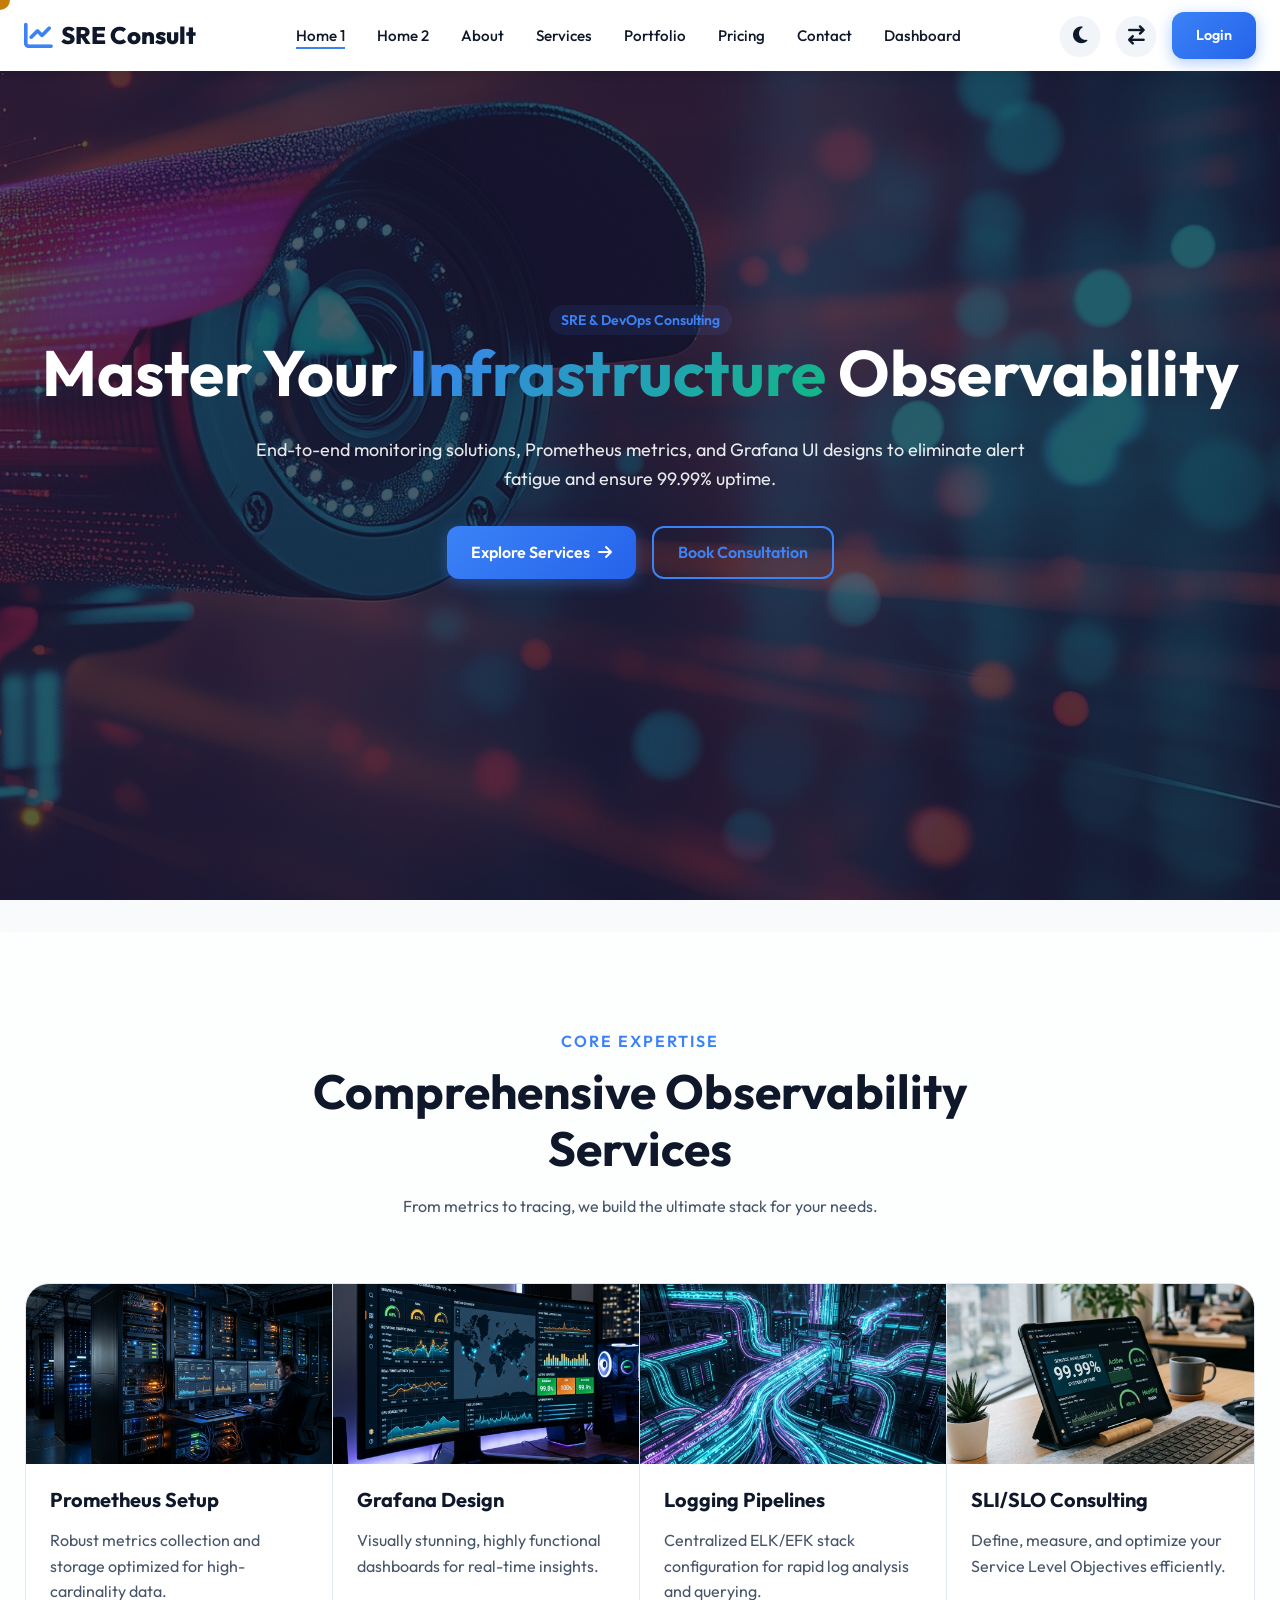
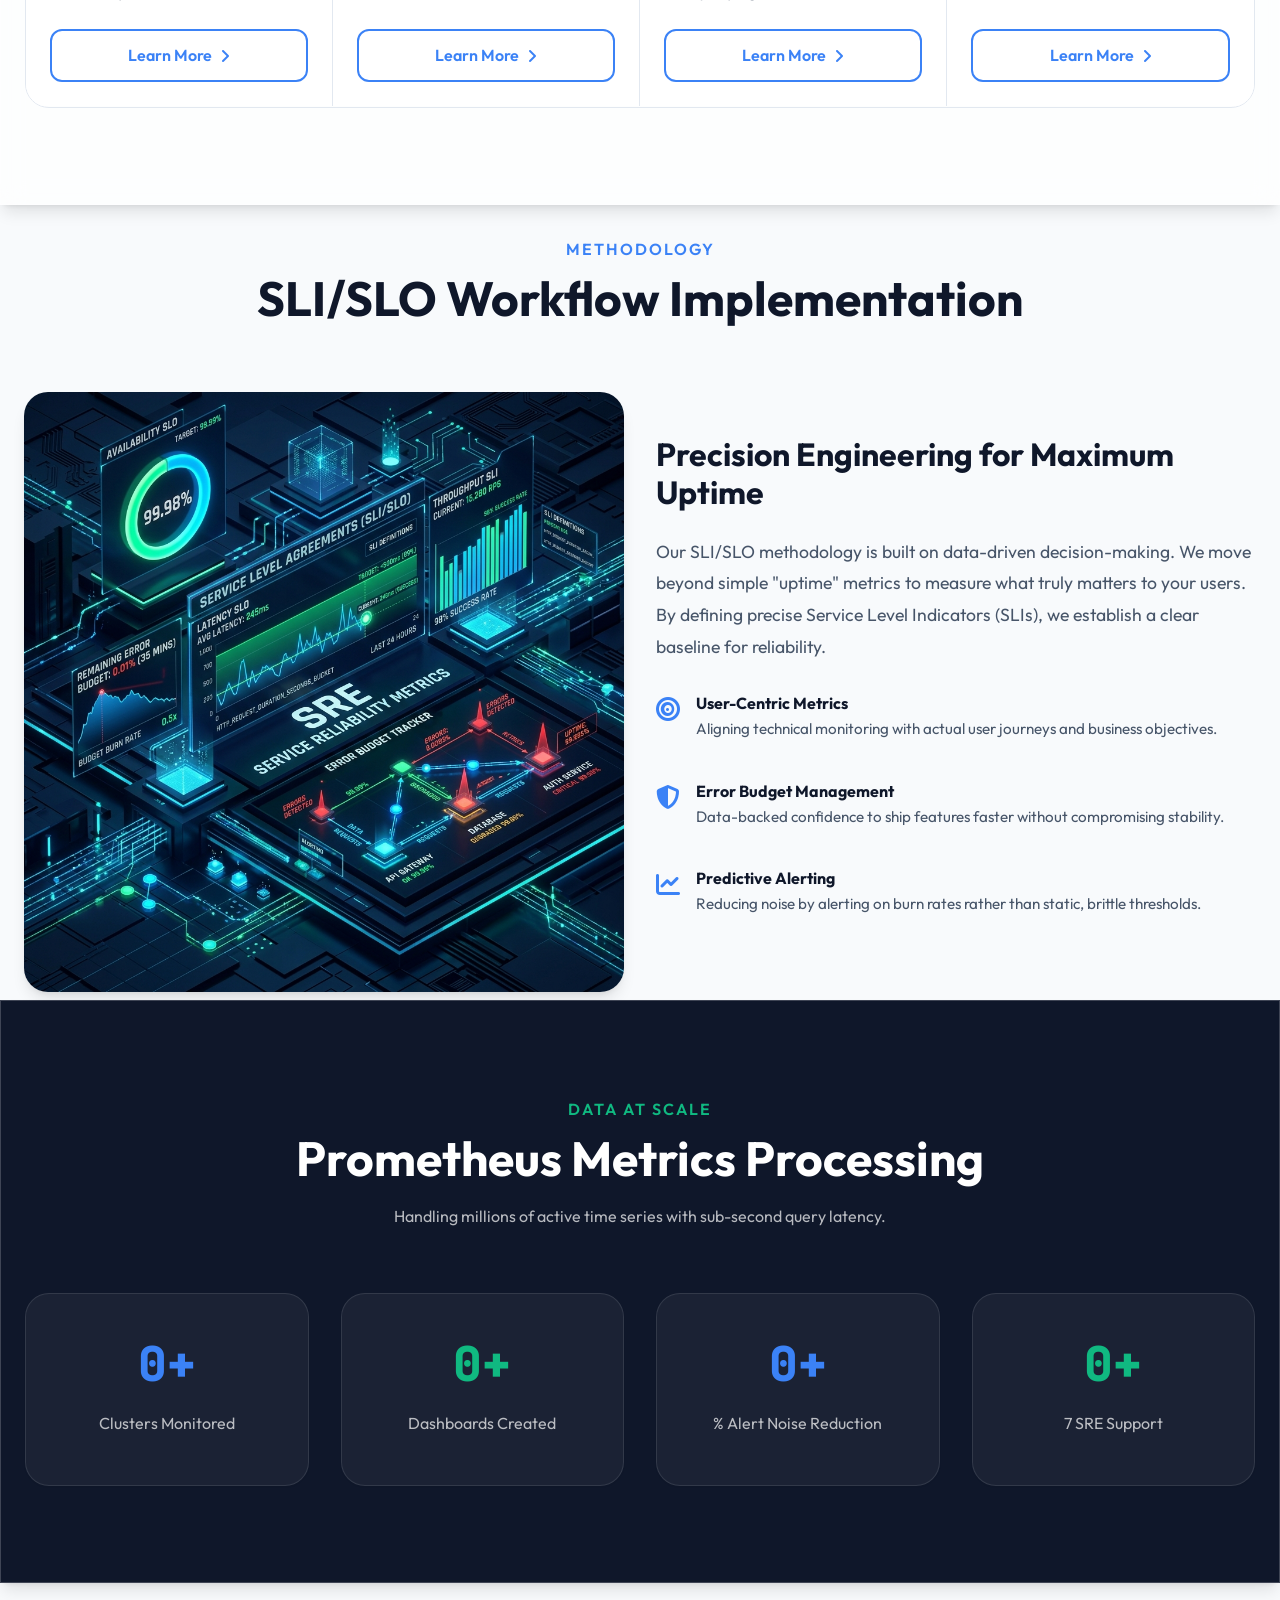
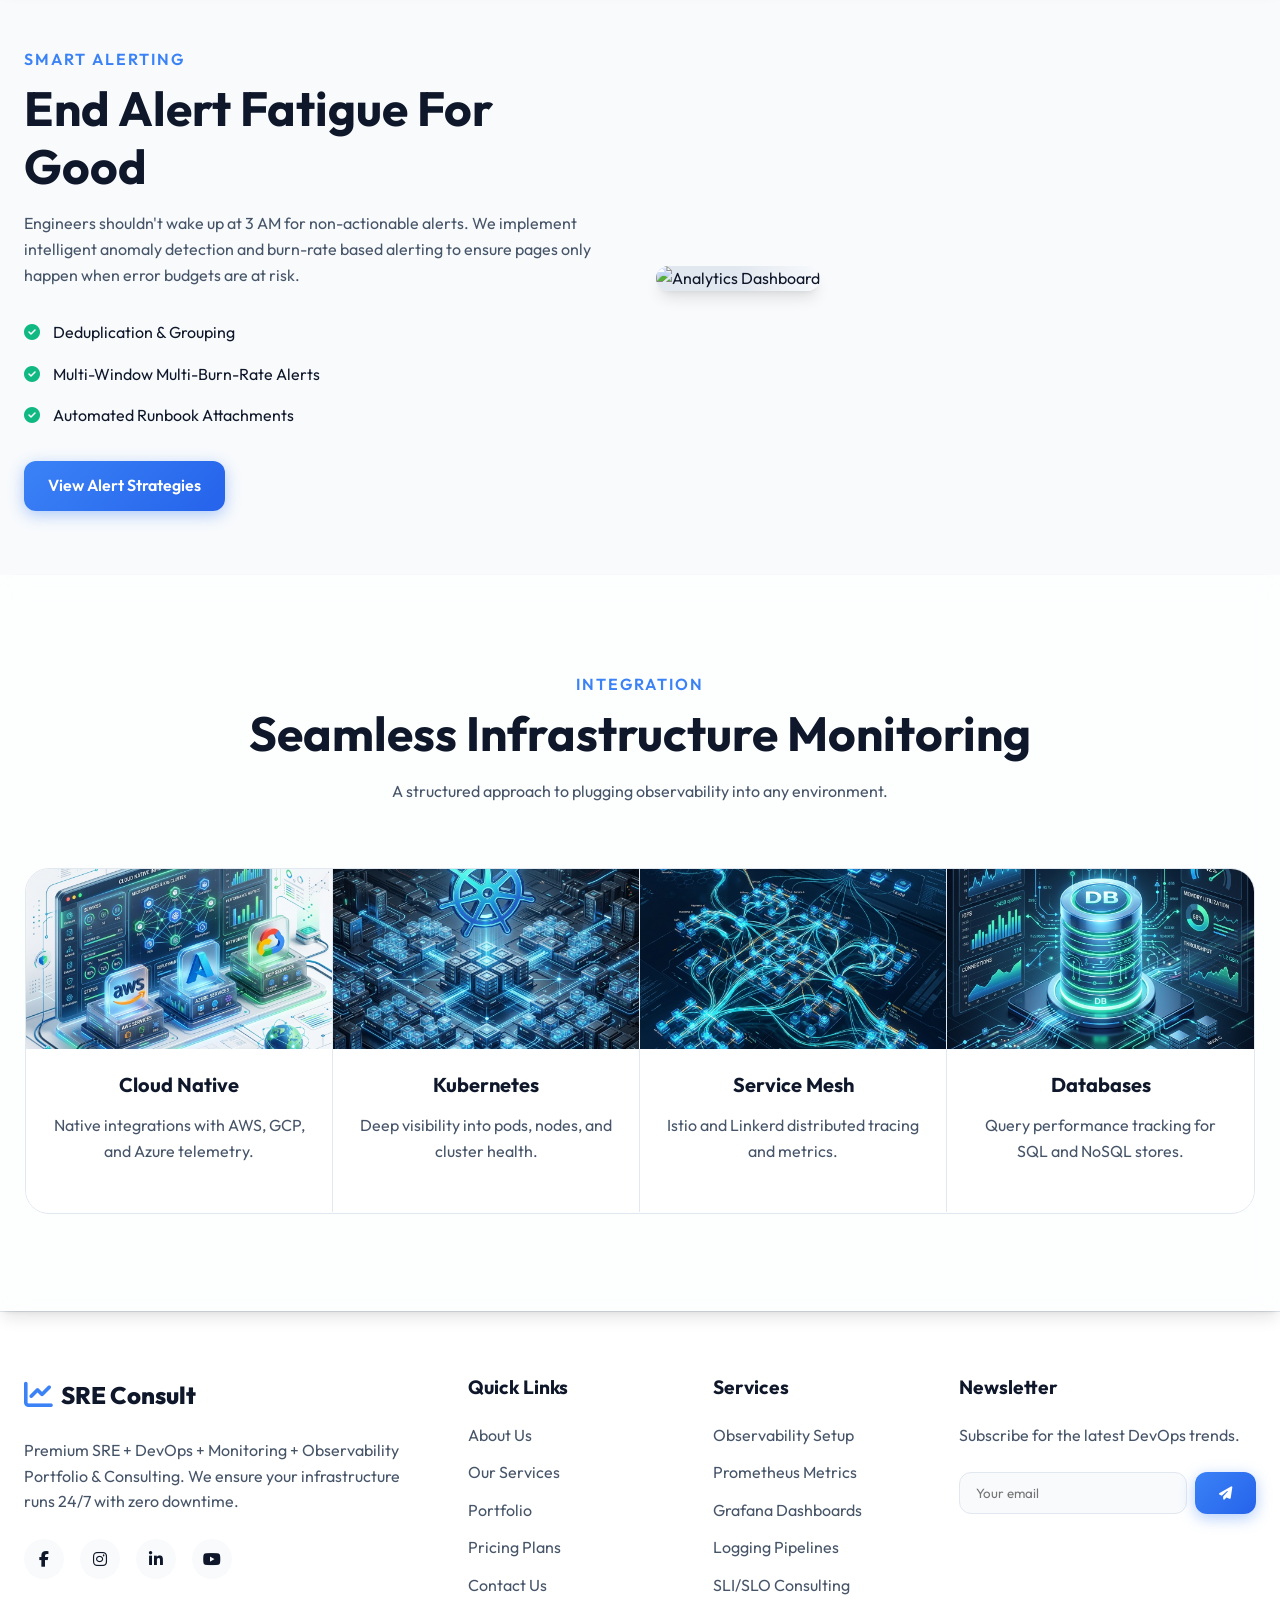
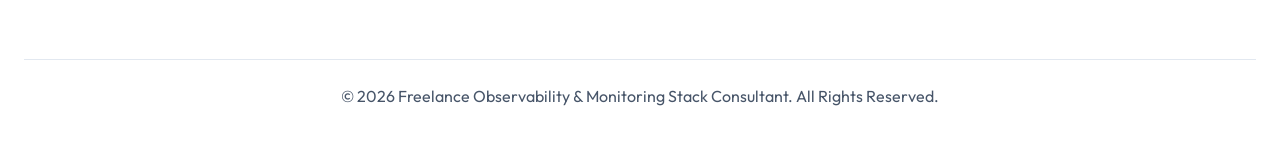
==== commit 070d90e8: "FIRST COMMIT" ====
--- a/index.html
+++ b/index.html
@@ -4,6 +4,7 @@
 <head>
   <meta charset="UTF-8">
   <meta name="viewport" content="width=device-width, initial-scale=1.0">
+  <link rel="icon" type="image/svg+xml" href="assets/images/favicon.svg">
   <title>Home - Freelance Observability & Monitoring Stack Consultant</title>
   <meta name="description"
     content="Premium SRE, DevOps, and Monitoring Consulting. Optimize your infrastructure with cutting-edge observability solutions.">
@@ -36,10 +37,17 @@
         <li><a href="pricing.html">Pricing</a></li>
         <li><a href="contact.html">Contact</a></li>
         <li><a href="dashboard.html">Dashboard</a></li>
+        <li class="mobile-nav-actions">
+          <div class="mobile-theme-rtl">
+            <button class="btn-icon theme-toggle" aria-label="Toggle Theme"><i class="fas fa-moon"></i></button>
+            <button class="btn-icon rtl-toggle" aria-label="Toggle RTL"><i class="fas fa-arrow-right-arrow-left"></i></button>
+          </div>
+          <a href="login.html" class="btn btn-primary nav-cta-mobile">Login</a>
+        </li>
       </ul>
       <div class="nav-actions">
-        <button class="btn-icon" id="themeToggle" aria-label="Toggle Theme"><i class="fas fa-moon"></i></button>
-        <button class="btn-icon" id="rtlToggle" aria-label="Toggle RTL"><i
+        <button class="btn-icon theme-toggle" aria-label="Toggle Theme"><i class="fas fa-moon"></i></button>
+        <button class="btn-icon rtl-toggle" aria-label="Toggle RTL"><i
             class="fas fa-arrow-right-arrow-left"></i></button>
         <a href="login.html" class="btn btn-primary nav-cta">Login</a>
         <button class="hamburger" id="hamburger" aria-label="Menu"><i class="fas fa-bars"></i></button>
@@ -181,7 +189,7 @@
   </section>
 
   <!-- Prometheus Metrics Showcase -->
-  <section class="reveal glass" style="background: var(--primary-color); color: #fff;">
+  <section class="reveal glass" style="background: #0f172a; color: #fff;">
     <div class="container text-center">
       <div class="section-header" style="color: #fff;">
         <span class="section-subtitle" style="color: var(--accent-color);">Data At Scale</span>
@@ -346,4 +354,4 @@
   <script src="assets/js/main.js"></script>
 </body>
 
-</html>+</html>
--- a/assets/css/style.css
+++ b/assets/css/style.css
@@ -98,6 +98,10 @@
   position: relative;
 }
 
+.text-center { text-align: center; }
+.text-left { text-align: left; }
+.text-right { text-align: right; }
+
 /* Glassmorphism */
 .glass {
   background: var(--glass-bg);
@@ -135,7 +139,7 @@
 .brand {
   font-size: 1.5rem;
   font-weight: 800;
-  color: #0f172a;
+  color: var(--primary-color);
   text-decoration: none;
   display: flex;
   align-items: center;
@@ -189,6 +193,12 @@
   border: none;
   font-size: 1.5rem;
   color: #0f172a;
+  z-index: 1001;
+  transition: var(--transition);
+}
+
+.hamburger.active i::before {
+  content: "\f00d";
 }
 
 .nav-actions {
@@ -676,25 +686,120 @@
   .footer-grid { grid-template-columns: repeat(2, 1fr); }
 }
 
-@media (max-width: 768px) {
+.mobile-nav-actions {
+  display: none;
+}
+
+@media (max-width: 1024px) {
   .nav-links {
     position: fixed;
-    top: 70px;
+    top: 0;
     left: -100%;
-    width: 100%;
-    height: calc(100vh - 70px);
+    width: 280px;
+    height: 100vh;
     background: var(--card-bg);
     flex-direction: column;
-    padding: 2rem;
+    padding: 5rem 1.5rem 2rem;
     transition: var(--transition);
-    align-items: flex-start;
+    align-items: center;
+    justify-content: flex-start;
+    overflow-y: auto;
+    z-index: 999;
+    box-shadow: var(--shadow-lg);
+    gap: 1.5rem;
   }
   .nav-links.active { left: 0; }
   .hamburger { display: block; }
+
+  .nav-links li {
+    width: 100%;
+    text-align: center;
+  }
+
+  .nav-links a {
+    font-size: 1.2rem;
+    padding: 0.5rem 0;
+    display: block;
+    width: 100%;
+    text-align: center;
+  }
+  
+  .nav-actions .theme-toggle,
+  .nav-actions .rtl-toggle,
+  .nav-actions .nav-cta {
+    display: none;
+  }
+
+  .mobile-nav-actions {
+    display: flex !important;
+    flex-direction: column;
+    align-items: center;
+    gap: 1.5rem;
+    width: 100%;
+    margin-top: 1.5rem;
+    padding-top: 1.5rem;
+    border-top: 1px solid var(--border-color);
+    list-style: none;
+  }
+
+  .mobile-theme-rtl {
+    display: flex;
+    gap: 1.5rem;
+    justify-content: center;
+    width: 100%;
+  }
+
+  .nav-cta-mobile {
+    width: 100%;
+    text-align: center;
+  }
+
   .grid-4, .grid-2 { grid-template-columns: 1fr; }
   .footer-grid { grid-template-columns: 1fr; }
   h1 { font-size: 2.5rem; }
 }
+
+@media (max-width: 768px) {
+  .hero-btns {
+    flex-direction: column;
+    align-items: center;
+    width: 100%;
+    max-width: 400px;
+    margin: 0 auto;
+    gap: 1rem;
+  }
+  .hero-btns .btn {
+    width: 100%;
+  }
+
+  footer {
+    text-align: center;
+  }
+  .footer-col {
+    display: flex;
+    flex-direction: column;
+    align-items: center;
+    text-align: center;
+  }
+  .brand {
+    justify-content: center;
+  }
+  .social-links {
+    justify-content: center;
+  }
+  .footer-links {
+    padding: 0;
+  }
+  .newsletter-form {
+    justify-content: center;
+    width: 100%;
+    max-width: 400px;
+    margin: 0 auto;
+  }
+}
+
+
+
 
 /* Skeleton Loading */
 .skeleton {
@@ -760,6 +865,16 @@
   border-color: var(--secondary-color);
 }
 
+.portfolio-item {
+  transition: opacity 0.5s ease, transform 0.5s cubic-bezier(0.4, 0, 0.2, 1);
+}
+
+.portfolio-item.active {
+  opacity: 1;
+  transform: scale(1) translateY(0);
+}
+
+
 /* Stats Counter */
 .counter-box {
   text-align: center;
@@ -823,6 +938,20 @@
   overflow: hidden;
 }
 
+.auth-controls {
+  position: fixed;
+  top: 2rem;
+  right: 2rem;
+  z-index: 100;
+  display: flex;
+  gap: 1rem;
+}
+
+[dir="rtl"] .auth-controls {
+  right: auto;
+  left: 2rem;
+}
+
 .auth-card {
   width: 100%;
   max-width: 450px;
@@ -830,6 +959,68 @@
   border-radius: var(--radius-lg);
   z-index: 1;
 }
+
+.auth-options {
+  display: flex;
+  align-items: center;
+  justify-content: space-between;
+  margin-bottom: 1.5rem;
+}
+
+.remember-me {
+  display: flex;
+  align-items: center;
+  gap: 10px;
+}
+
+.remember-me input {
+  accent-color: var(--secondary-color);
+}
+
+.remember-me label {
+  font-size: 0.9rem;
+  color: var(--text-light);
+  cursor: pointer;
+  white-space: nowrap;
+}
+
+.forgot-password {
+  font-size: 0.875rem;
+  color: var(--secondary-color);
+  text-decoration: none;
+  white-space: nowrap;
+}
+
+@media (max-width: 480px) {
+  .auth-page {
+    flex-direction: column;
+    padding: 3rem 1.5rem;
+    justify-content: flex-start;
+    overflow-y: auto;
+  }
+  
+  .auth-controls {
+    position: static;
+    margin-bottom: 2rem;
+    justify-content: flex-end;
+    width: 100%;
+    padding-right: 0.5rem;
+  }
+  
+  .auth-card {
+    padding: 2rem 1.5rem;
+  }
+
+  .auth-options {
+    gap: 10px;
+  }
+
+  .remember-me label, .forgot-password {
+    font-size: 0.8rem;
+  }
+}
+
+
 
 .form-group {
   margin-bottom: 1.5rem;
@@ -876,7 +1067,7 @@
 
 .popular-badge {
   position: absolute;
-  top: 0;
+  top: 12px;
   left: 50%;
   transform: translate(-50%, -50%);
   background: var(--secondary-color);
@@ -915,3 +1106,234 @@
 .pricing-features i {
   color: var(--accent-color);
 }
+
+/* Spotlight Section Animations */
+@keyframes float {
+  0%, 100% { transform: translateY(0); }
+  50% { transform: translateY(-20px); }
+}
+
+@keyframes pulse {
+  0% { opacity: 0.3; transform: translate(-50%, -50%) scale(1); }
+  100% { opacity: 0.6; transform: translate(-50%, -50%) scale(1.1); }
+}
+
+.spotlight-section .tilt-card {
+  transition: transform 0.2s ease-out;
+}
+
+.spotlight-section .badge {
+  display: inline-block;
+  font-weight: 700;
+  border-radius: 4px;
+}
+
+@media (max-width: 991px) {
+  .spotlight-section {
+    padding: 6rem 0 !important;
+  }
+  .spotlight-section .grid-2 {
+    grid-template-columns: 1fr;
+    gap: 4rem;
+  }
+  .spotlight-section .spotlight-content {
+    text-align: center;
+  }
+  .spotlight-section .spotlight-content p {
+    margin: 0 auto 3rem;
+  }
+  .spotlight-section .spotlight-features {
+    text-align: left;
+    max-width: 500px;
+    margin: 0 auto;
+  }
+}
+
+/* Workflow Section */
+.workflow-section {
+  padding-top: 8rem;
+  margin-bottom: 10rem;
+}
+
+.workflow-container {
+  display: grid;
+  grid-template-columns: repeat(4, 1fr);
+  gap: 2rem;
+  position: relative;
+  margin-top: 4rem;
+}
+
+.workflow-line {
+  position: absolute;
+  top: 45px;
+  left: 10%;
+  right: 10%;
+  height: 2px;
+  background: linear-gradient(to right, transparent, var(--secondary-color), var(--accent-color), transparent);
+  z-index: 0;
+  opacity: 0.2;
+}
+
+.workflow-card {
+  text-align: center;
+  position: relative;
+  z-index: 1;
+}
+
+.workflow-icon {
+  width: 90px;
+  height: 90px;
+  border-radius: 24px;
+  background: var(--card-bg);
+  border: 1px solid var(--border-color);
+  display: flex;
+  align-items: center;
+  justify-content: center;
+  margin: 0 auto 1.5rem;
+  font-size: 2rem;
+  color: var(--secondary-color);
+  box-shadow: var(--shadow-md);
+  position: relative;
+  transition: var(--transition);
+}
+
+.workflow-card:hover .workflow-icon {
+  transform: translateY(-5px) scale(1.05);
+  border-color: var(--secondary-color);
+  box-shadow: var(--shadow-lg);
+}
+
+.workflow-step-number {
+  position: absolute;
+  top: -8px;
+  right: -8px;
+  width: 28px;
+  height: 28px;
+  background: var(--secondary-color);
+  color: #fff;
+  border-radius: 50%;
+  font-size: 0.85rem;
+  display: flex;
+  align-items: center;
+  justify-content: center;
+  font-weight: 700;
+  box-shadow: 0 4px 10px rgba(59, 130, 246, 0.3);
+}
+
+.workflow-card h3 {
+  font-size: 1.25rem;
+  margin-bottom: 1rem;
+}
+
+.workflow-card p {
+  font-size: 0.95rem;
+  color: var(--text-light);
+  line-height: 1.6;
+}
+
+/* Mobile Workflow Responsiveness */
+@media (max-width: 1024px) {
+  .workflow-section {
+    padding-top: 6rem;
+    margin-bottom: 6rem;
+  }
+  .workflow-container {
+    grid-template-columns: repeat(2, 1fr);
+    gap: 3rem 2rem;
+  }
+  .workflow-line {
+    display: none;
+  }
+}
+
+@media (max-width: 768px) {
+  .workflow-section {
+    padding-top: 4rem;
+    margin-bottom: 4rem;
+  }
+  .workflow-container {
+    grid-template-columns: 1fr;
+    gap: 4rem;
+  }
+  
+  /* Adding a vertical line for mobile flow */
+  .workflow-container::before {
+    content: '';
+    position: absolute;
+    left: 50%;
+    top: 50px;
+    bottom: 50px;
+    width: 2px;
+    background: linear-gradient(to bottom, transparent, var(--secondary-color), var(--accent-color), transparent);
+    opacity: 0.1;
+    z-index: 0;
+    transform: translateX(-50%);
+  }
+}
+
+@media (max-width: 480px) {
+  .workflow-container {
+    gap: 3.5rem;
+  }
+  .workflow-icon {
+    width: 80px;
+    height: 80px;
+    font-size: 1.75rem;
+  }
+}
+
+/* Reliability Badge (Portfolio Spotlight) */
+.reliability-badge {
+  position: absolute;
+  bottom: 20px;
+  right: 20px;
+  background: var(--secondary-color);
+  color: #fff;
+  padding: 1.2rem 1.8rem;
+  border-radius: 16px;
+  box-shadow: 0 20px 40px rgba(0, 0, 0, 0.3);
+  z-index: 2;
+  animation: float 4s infinite ease-in-out;
+}
+
+.reliability-badge .badge-value {
+  font-size: 1.8rem;
+  font-weight: 800;
+  line-height: 1;
+}
+
+.reliability-badge .badge-label {
+  font-size: 0.7rem;
+  opacity: 0.8;
+  text-transform: uppercase;
+  margin-top: 5px;
+  letter-spacing: 1px;
+}
+
+@media (max-width: 768px) {
+  .reliability-badge {
+    bottom: 15px;
+    right: 50%;
+    transform: translateX(50%);
+    width: fit-content;
+    white-space: nowrap;
+    padding: 0.8rem 1.2rem;
+  }
+  
+  .reliability-badge .badge-value {
+    font-size: 1.4rem;
+  }
+}
+
+@media (max-width: 480px) {
+  .reliability-badge {
+    bottom: 10px;
+    padding: 0.6rem 1rem;
+  }
+  .reliability-badge .badge-value {
+    font-size: 1.2rem;
+  }
+  .reliability-badge .badge-label {
+    font-size: 0.6rem;
+  }
+}
--- a/assets/css/dark-mode.css
+++ b/assets/css/dark-mode.css
@@ -5,7 +5,7 @@
   --accent-color: #10b981;
   --bg-color: #0f172a;
   --text-color: #f8fafc;
-  --text-light: #94a3b8;
+  --text-light: #e2e8f0; /* Changed from #94a3b8 to be more visible */
   --card-bg: #1e293b;
   --border-color: #334155;
   --shadow-sm: 0 1px 2px 0 rgb(0 0 0 / 0.5);
@@ -13,6 +13,44 @@
   --shadow-lg: 0 10px 15px -3px rgb(0 0 0 / 0.5), 0 4px 6px -4px rgb(0 0 0 / 0.5);
   --glass-bg: rgba(15, 23, 42, 0.7);
   --glass-border: rgba(255, 255, 255, 0.1);
+}
+
+/* Ensure all paragraphs and light text are white/light in dark mode */
+[data-theme="dark"] p, 
+[data-theme="dark"] span,
+[data-theme="dark"] small,
+[data-theme="dark"] .text-light,
+[data-theme="dark"] .text-muted,
+[data-theme="dark"] .card-desc,
+[data-theme="dark"] .footer-links a,
+[data-theme="dark"] .sidebar-nav a {
+  color: #e2e8f0 !important; /* High contrast light gray/white */
+}
+
+[data-theme="dark"] strong,
+[data-theme="dark"] b,
+[data-theme="dark"] label {
+  color: #ffffff !important;
+}
+
+[data-theme="dark"] .dashboard-sidebar,
+[data-theme="dark"] .dashboard-topbar,
+[data-theme="dark"] .dash-card {
+  background: var(--card-bg);
+  border-color: var(--border-color);
+}
+
+[data-theme="dark"] .dashboard-main {
+  background: var(--bg-color);
+}
+
+[data-theme="dark"] h1, 
+[data-theme="dark"] h2, 
+[data-theme="dark"] h3, 
+[data-theme="dark"] h4, 
+[data-theme="dark"] h5, 
+[data-theme="dark"] h6 {
+  color: #ffffff !important;
 }
 
 [data-theme="dark"] .glass {
@@ -29,7 +67,10 @@
   background: rgba(30, 41, 59, 0.9);
 }
 
-[data-theme="dark"] .navbar .brand,
+[data-theme="dark"] .brand {
+  color: #ffffff !important;
+}
+
 [data-theme="dark"] .navbar .nav-links a,
 [data-theme="dark"] .navbar .btn-icon,
 [data-theme="dark"] .navbar .hamburger {
